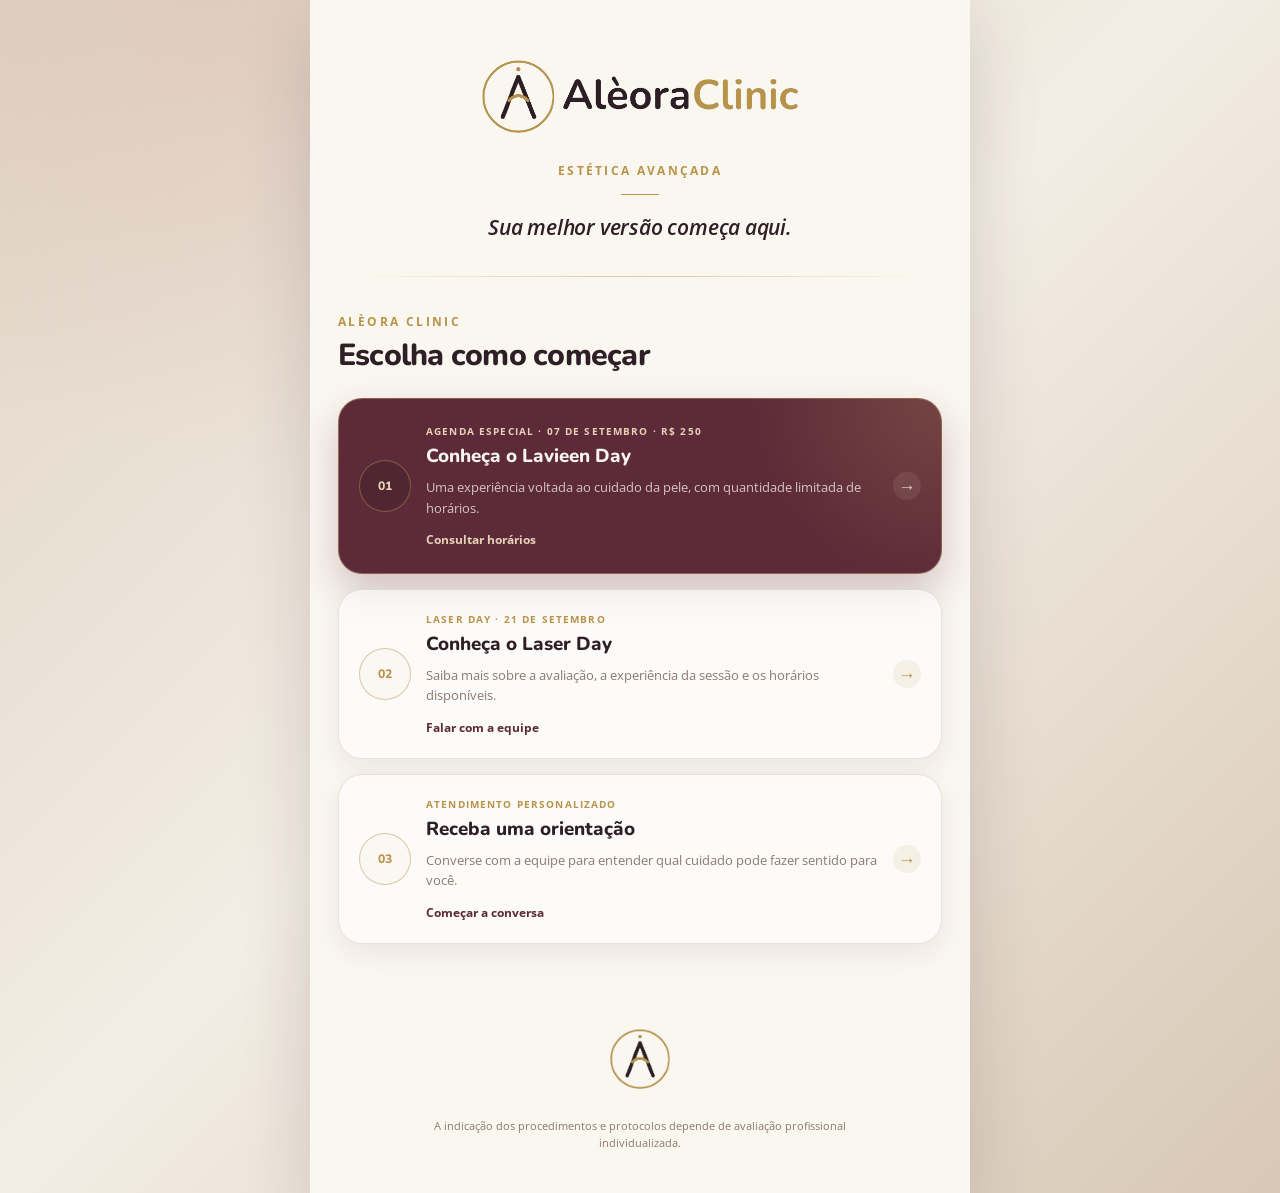
==== index.html @ b965daa4 "Publica página de links da Alèora" ====
<!doctype html>
<html lang="pt-BR">
  <head>
    <meta charset="UTF-8" />
    <meta name="viewport" content="width=device-width, initial-scale=1" />
    <meta
      name="description"
      content="Alèora Clinic - estética avançada, tecnologia e cuidado personalizado em Taboão da Serra."
    />
    <meta name="theme-color" content="#2e1e26" />
    <meta property="og:title" content="Alèora Clinic" />
    <meta
      property="og:description"
      content="Sua melhor versão começa aqui."
    />
    <meta property="og:type" content="website" />
    <link rel="icon" type="image/png" href="assets/aleora-symbol.png" />
    <link rel="preconnect" href="https://fonts.googleapis.com" />
    <link rel="preconnect" href="https://fonts.gstatic.com" crossorigin />
    <link
      href="https://fonts.googleapis.com/css2?family=Nunito:wght@400;600;700;800;900&family=Open+Sans:wght@400;500;600;700&display=swap"
      rel="stylesheet"
    />
    <link rel="stylesheet" href="styles.css" />
    <title>Alèora Clinic</title>
  </head>
  <body>
    <main class="page-shell">
      <header class="hero" aria-labelledby="page-title">
        <div class="brand-lockup">
          <img
            class="brand-logo"
            src="assets/aleora-logo.png"
            alt="Alèora Clinic"
            width="647"
            height="167"
          />
        </div>
        <p class="brand-category">ESTÉTICA AVANÇADA</p>
        <span class="brand-divider" aria-hidden="true"></span>
        <h1 id="page-title">Sua melhor versão começa aqui.</h1>
      </header>

      <section class="actions" aria-labelledby="actions-title">
        <div class="section-heading">
          <p class="section-kicker">ALÈORA CLINIC</p>
          <h2 id="actions-title">Escolha como começar</h2>
        </div>

        <div id="link-list" class="link-list" aria-live="polite"></div>

        <noscript>
          <p class="noscript-message">
            Para acessar os canais de atendimento, habilite o JavaScript ou fale diretamente pelo WhatsApp:
            +55 11 98372-4951.
          </p>
        </noscript>
      </section>

      <footer class="footer">
        <div id="social-links" class="social-links"></div>
        <img
          class="footer-symbol"
          src="assets/aleora-symbol.png"
          alt=""
          width="167"
          height="167"
          aria-hidden="true"
        />
        <p class="professional-note">
          A indicação dos procedimentos e protocolos depende de avaliação profissional individualizada.
        </p>
      </footer>
    </main>

    <script src="config.js"></script>
    <script src="script.js"></script>
  </body>
</html>
---- styles.css ----
:root {
  --aubergine: #2e1e26;
  --gold: #b8944a;
  --ivory: #faf6f0;
  --sand: #e3d9c8;
  --warm-gray: #8a7a71;
  --soft-rose: #d9a9a0;
  --champagne: #e6d2b5;
  --deep-wine: #5c2a38;
  --light-bronze: #cba46a;
  --white: #ffffff;
  --shadow: 0 22px 65px rgba(46, 30, 38, 0.16);
}

* {
  box-sizing: border-box;
}

html {
  scroll-behavior: smooth;
}

body {
  margin: 0;
  min-width: 320px;
  min-height: 100vh;
  background:
    radial-gradient(circle at 20% 0%, rgba(217, 169, 160, 0.28), transparent 30rem),
    linear-gradient(135deg, #dfd3c3, #f3ede5 48%, #d8c8b5);
  color: var(--aubergine);
  font-family: "Open Sans", Arial, sans-serif;
  -webkit-font-smoothing: antialiased;
}

button,
a {
  -webkit-tap-highlight-color: transparent;
}

.page-shell {
  width: min(100%, 660px);
  min-height: 100vh;
  margin: 0 auto;
  overflow: hidden;
  background: var(--ivory);
  box-shadow: var(--shadow);
}

.hero {
  position: relative;
  padding: 54px 34px 34px;
  color: var(--aubergine);
  background: var(--ivory);
  text-align: center;
}

.hero::after {
  content: "";
  position: absolute;
  right: 46px;
  bottom: 0;
  left: 46px;
  height: 1px;
  background: linear-gradient(90deg, transparent, rgba(184, 148, 74, 0.48), transparent);
}

.brand-lockup {
  display: inline-flex;
  width: min(100%, 328px);
  align-items: center;
  justify-content: center;
  padding: 0;
}

.brand-logo {
  display: block;
  width: 100%;
  height: auto;
}

.brand-category {
  margin: 20px 0 0;
  color: var(--gold);
  font: 700 0.72rem/1.2 "Open Sans", Arial, sans-serif;
  letter-spacing: 0.2em;
}

.section-kicker {
  margin: 0;
  color: var(--gold);
  font: 700 0.75rem/1.2 "Open Sans", Arial, sans-serif;
  letter-spacing: 0.2em;
}

.brand-divider {
  display: block;
  width: 38px;
  height: 1px;
  margin: 17px auto 17px;
  background: var(--gold);
}

.hero h1 {
  max-width: 390px;
  margin: 0 auto;
  color: var(--aubergine);
  font: italic 600 clamp(1.08rem, 4.5vw, 1.3rem)/1.45 "Open Sans", Arial, sans-serif;
  letter-spacing: -0.01em;
}

.actions {
  padding: 38px 28px 18px;
}

.section-heading {
  margin-bottom: 24px;
}

.section-heading h2 {
  margin: 8px 0 0;
  font: 800 clamp(1.45rem, 5vw, 1.9rem)/1.22 "Nunito", Arial, sans-serif;
  letter-spacing: -0.025em;
}

.link-list {
  display: grid;
  gap: 15px;
}

.action-card {
  position: relative;
  display: grid;
  grid-template-columns: 52px minmax(0, 1fr) 28px;
  gap: 15px;
  min-height: 142px;
  align-items: center;
  padding: 22px 20px;
  overflow: hidden;
  border: 1px solid rgba(46, 30, 38, 0.11);
  border-radius: 24px;
  color: var(--aubergine);
  background: rgba(255, 255, 255, 0.58);
  text-decoration: none;
  box-shadow: 0 10px 28px rgba(46, 30, 38, 0.07);
  transition: transform 180ms ease, box-shadow 180ms ease, border-color 180ms ease;
}

.action-card::before {
  content: "";
  position: absolute;
  inset: 0;
  opacity: 0;
  background: linear-gradient(115deg, transparent 20%, rgba(255, 255, 255, 0.24), transparent 80%);
  transition: opacity 180ms ease;
  pointer-events: none;
}

.action-card:hover,
.action-card:focus-visible {
  transform: translateY(-3px);
  border-color: rgba(184, 148, 74, 0.62);
  box-shadow: 0 17px 38px rgba(46, 30, 38, 0.12);
}

.action-card:hover::before,
.action-card:focus-visible::before {
  opacity: 1;
}

.action-card:focus-visible {
  outline: 3px solid rgba(184, 148, 74, 0.45);
  outline-offset: 3px;
}

.action-card.featured {
  min-height: 176px;
  border-color: rgba(203, 164, 106, 0.45);
  color: var(--ivory);
  background:
    radial-gradient(circle at 100% 0%, rgba(203, 164, 106, 0.22), transparent 12rem),
    var(--deep-wine);
  box-shadow: 0 18px 38px rgba(92, 42, 56, 0.25);
}

.card-index {
  position: relative;
  z-index: 1;
  display: grid;
  width: 52px;
  height: 52px;
  place-items: center;
  border: 1px solid rgba(184, 148, 74, 0.48);
  border-radius: 50%;
  color: var(--gold);
  background: rgba(250, 246, 240, 0.72);
  font: 800 0.76rem/1 "Nunito", Arial, sans-serif;
}

.featured .card-index {
  color: var(--champagne);
  background: rgba(46, 30, 38, 0.24);
}

.card-content {
  position: relative;
  z-index: 1;
  min-width: 0;
}

.card-meta {
  display: block;
  margin-bottom: 7px;
  color: var(--gold);
  font-size: 0.65rem;
  font-weight: 700;
  letter-spacing: 0.11em;
  text-transform: uppercase;
}

.featured .card-meta {
  color: var(--champagne);
}

.card-title {
  display: block;
  margin: 0;
  font: 800 1.18rem/1.22 "Nunito", Arial, sans-serif;
}

.card-description {
  display: block;
  margin: 9px 0 0;
  color: var(--warm-gray);
  font-size: 0.82rem;
  line-height: 1.55;
}

.featured .card-description {
  color: rgba(250, 246, 240, 0.76);
}

.card-cta {
  display: block;
  margin-top: 13px;
  color: var(--deep-wine);
  font-size: 0.75rem;
  font-weight: 700;
}

.featured .card-cta {
  color: var(--champagne);
}

.card-arrow {
  position: relative;
  z-index: 1;
  display: grid;
  width: 28px;
  height: 28px;
  place-items: center;
  border-radius: 50%;
  color: var(--gold);
  background: rgba(184, 148, 74, 0.11);
  font-size: 1.1rem;
  transition: transform 180ms ease;
}

.featured .card-arrow {
  color: var(--champagne);
  background: rgba(250, 246, 240, 0.08);
}

.action-card:hover .card-arrow,
.action-card:focus-visible .card-arrow {
  transform: translateX(3px);
}

.noscript-message {
  padding: 16px;
  border: 1px solid var(--sand);
  border-radius: 16px;
  line-height: 1.55;
}

.footer {
  padding: 38px 32px 42px;
  text-align: center;
}

.footer-symbol {
  width: 70px;
  height: 70px;
  object-fit: contain;
}

.professional-note {
  max-width: 430px;
  margin: 18px auto 0;
  color: var(--warm-gray);
  font-size: 0.69rem;
  line-height: 1.55;
}

.social-links {
  display: flex;
  justify-content: center;
  gap: 10px;
  margin-bottom: 24px;
}

.social-link {
  display: inline-flex;
  min-height: 42px;
  align-items: center;
  justify-content: center;
  padding: 10px 16px;
  border: 1px solid var(--sand);
  border-radius: 999px;
  color: var(--aubergine);
  background: rgba(255, 255, 255, 0.55);
  font-size: 0.76rem;
  font-weight: 700;
  text-decoration: none;
}

@media (max-width: 430px) {
  .hero {
    padding: 42px 24px 30px;
  }

  .brand-lockup {
    width: min(100%, 292px);
  }

  .actions {
    padding: 32px 17px 14px;
  }

  .action-card {
    grid-template-columns: 44px minmax(0, 1fr) 24px;
    gap: 11px;
    padding: 20px 16px;
    border-radius: 21px;
  }

  .card-index {
    width: 44px;
    height: 44px;
  }

  .card-description {
    font-size: 0.78rem;
  }

  .footer {
    padding-inline: 22px;
  }
}

@media (prefers-reduced-motion: reduce) {
  html {
    scroll-behavior: auto;
  }

  *,
  *::before,
  *::after {
    transition-duration: 0.01ms !important;
    animation-duration: 0.01ms !important;
    animation-iteration-count: 1 !important;
  }
}
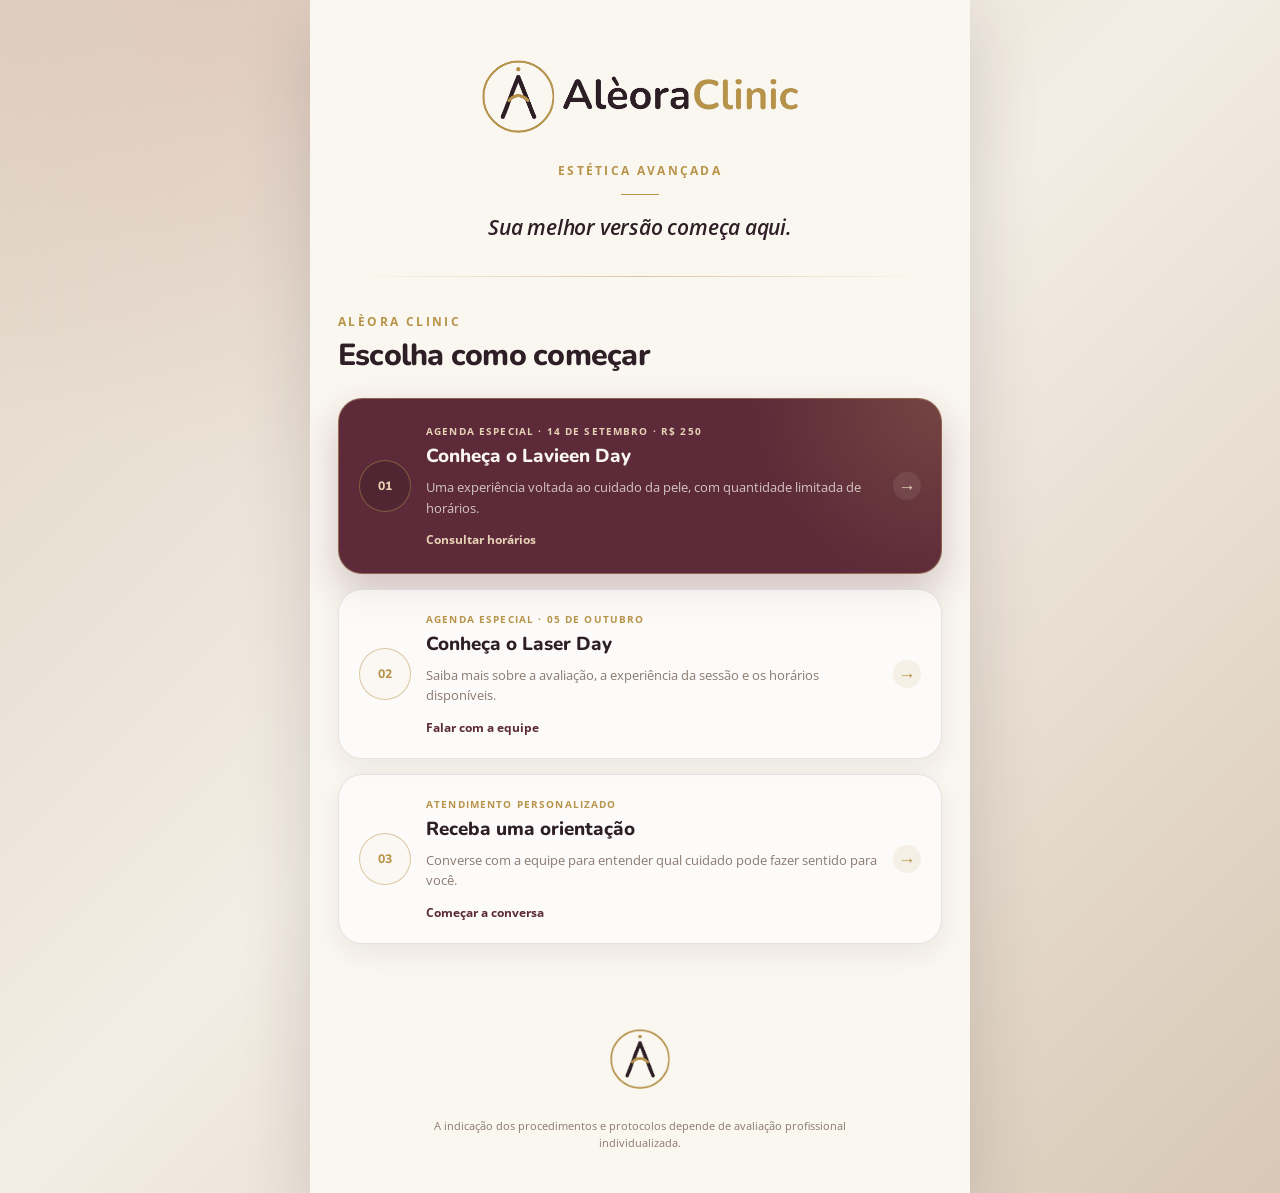
==== commit 6e2dd9e7: "Add files via upload" ====
--- a/index.html
+++ b/index.html
@@ -52,7 +52,7 @@
         <noscript>
           <p class="noscript-message">
             Para acessar os canais de atendimento, habilite o JavaScript ou fale diretamente pelo WhatsApp:
-            +55 11 98372-4951.
+            +55 11 93903-9004.
           </p>
         </noscript>
       </section>
@@ -61,7 +61,7 @@
         <div id="social-links" class="social-links"></div>
         <img
           class="footer-symbol"
-          src="assets/aleora-symbol.png"
+              src="assets/aleora-symbol.png"
           alt=""
           width="167"
           height="167"
@@ -73,7 +73,7 @@
       </footer>
     </main>
 
-    <script src="config.js"></script>
-    <script src="script.js"></script>
+    <script src="config.js?v=20260810-2"></script>
+    <script src="script.js?v=20260802-2"></script>
   </body>
 </html>
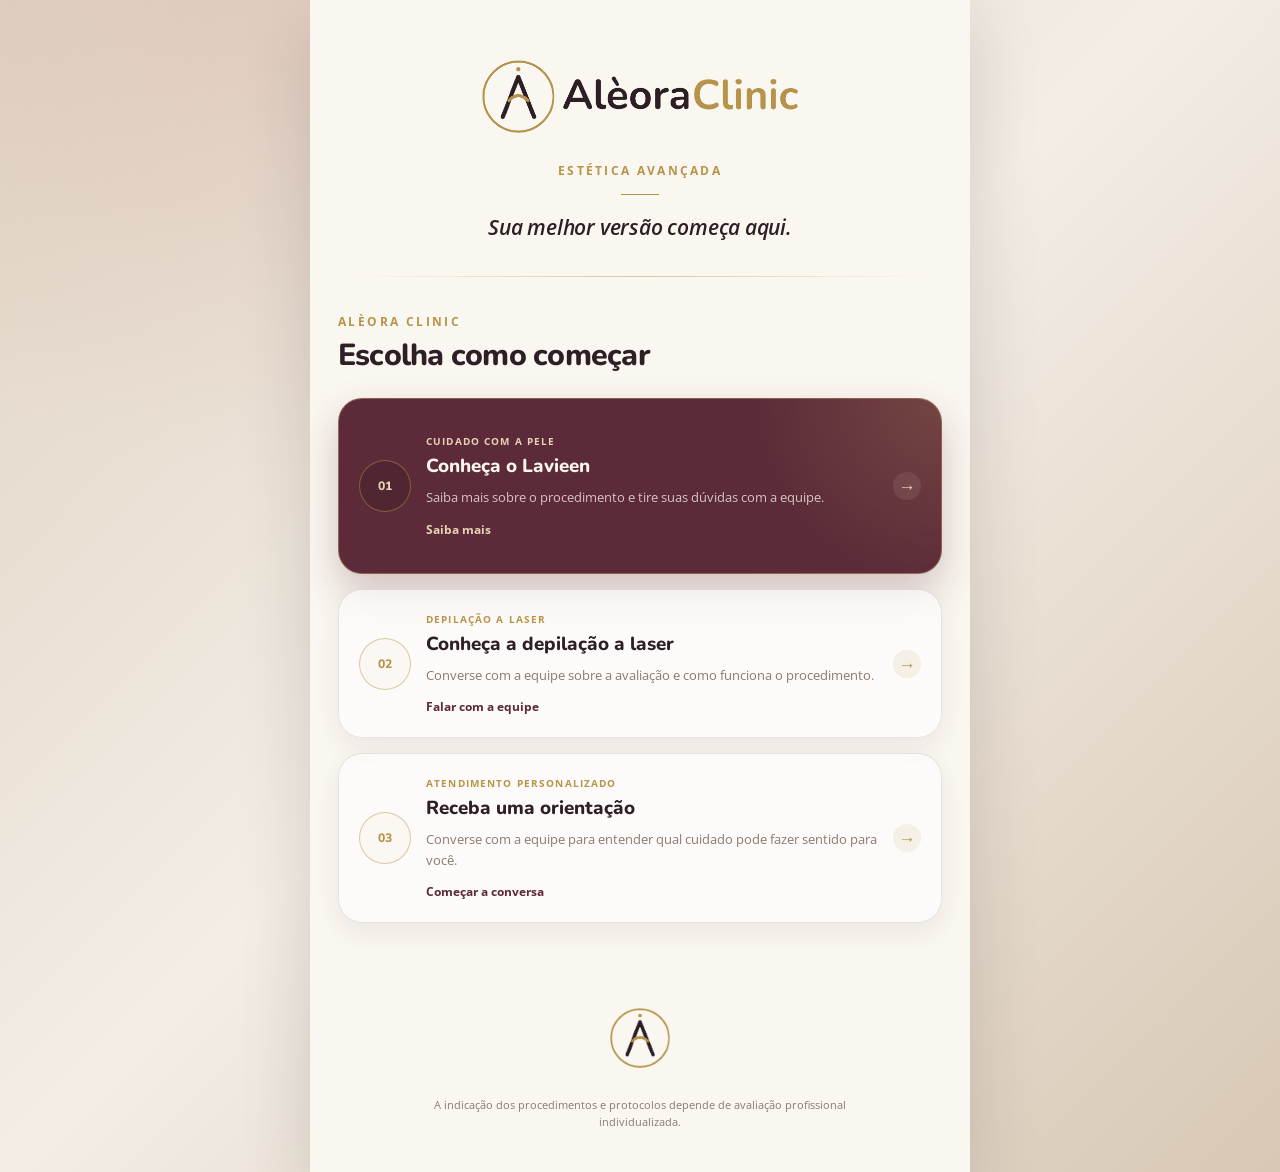
==== commit a271c5a5: "Atualiza carregamento dos textos neutros" ====
--- a/index.html
+++ b/index.html
@@ -41,13 +41,16 @@
         <h1 id="page-title">Sua melhor versão começa aqui.</h1>
       </header>
 
+
       <section class="actions" aria-labelledby="actions-title">
         <div class="section-heading">
           <p class="section-kicker">ALÈORA CLINIC</p>
           <h2 id="actions-title">Escolha como começar</h2>
         </div>
 
+
         <div id="link-list" class="link-list" aria-live="polite"></div>
+
 
         <noscript>
           <p class="noscript-message">
@@ -56,6 +59,7 @@
           </p>
         </noscript>
       </section>
+
 
       <footer class="footer">
         <div id="social-links" class="social-links"></div>
@@ -73,7 +77,9 @@
       </footer>
     </main>
 
-    <script src="config.js?v=20260810-2"></script>
+
+    <script src="config.js?v=20261001-1"></script>
     <script src="script.js?v=20260802-2"></script>
   </body>
 </html>
+
